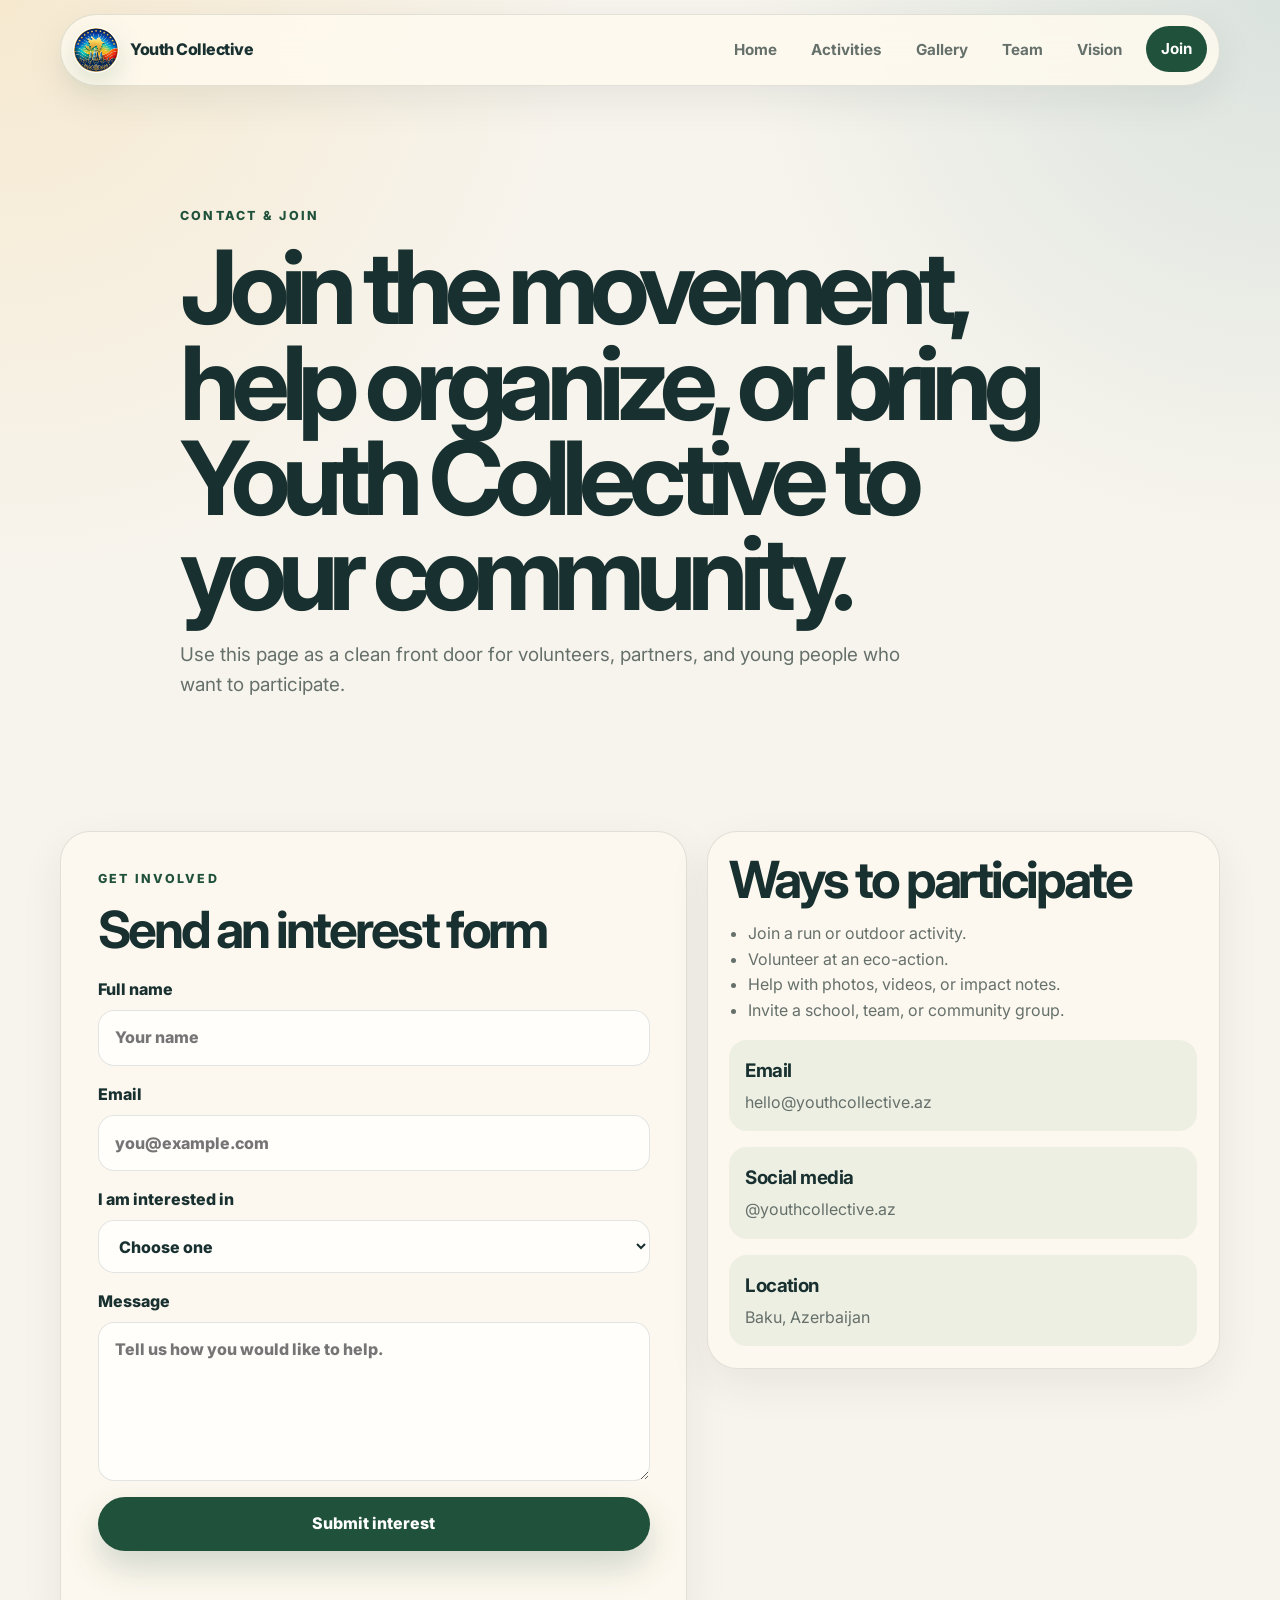
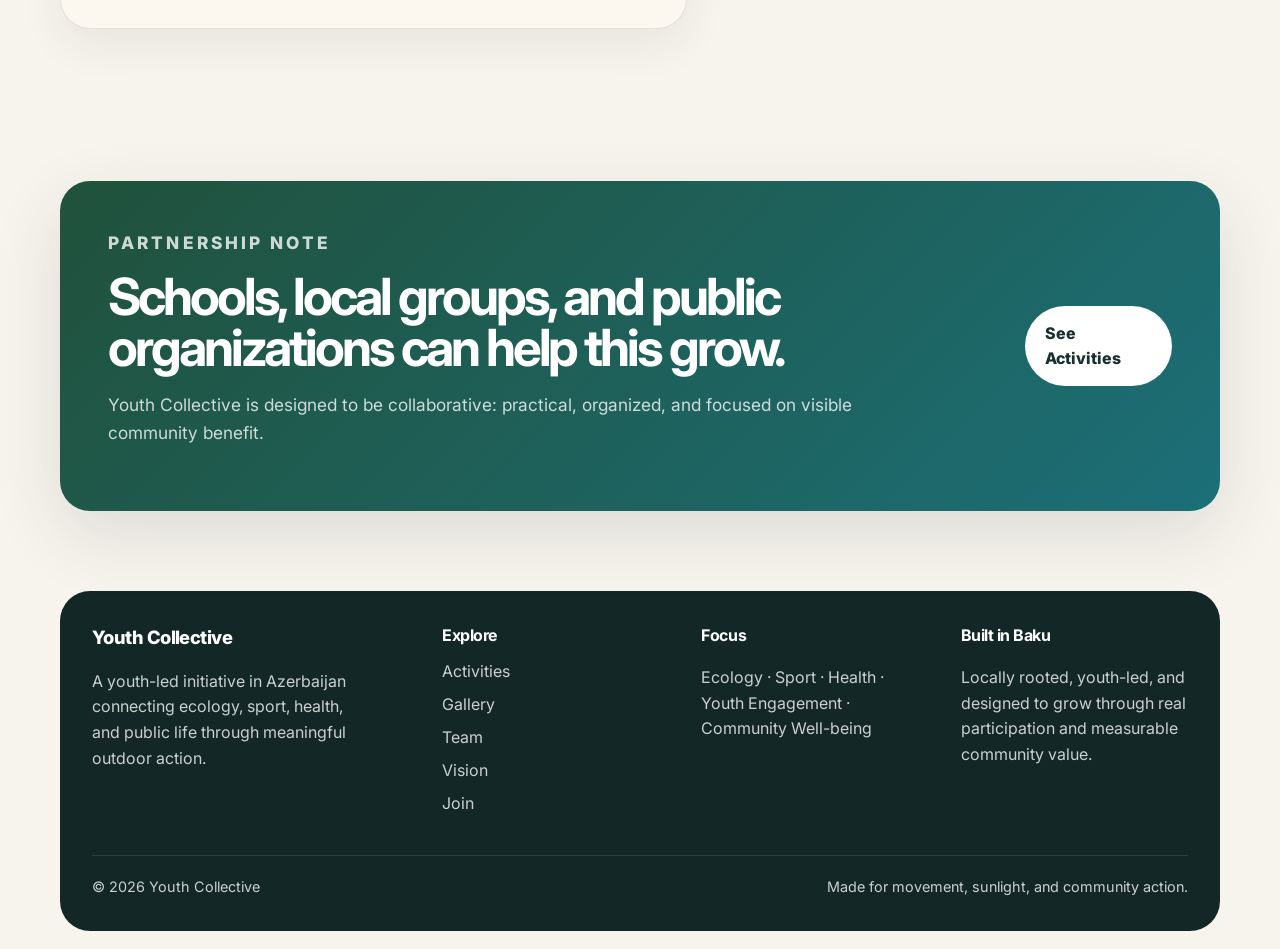
==== contact.html @ 3693910f "Initial commit: add Youth Collective website" ====
<!DOCTYPE html>
<html lang="en">
<head>

<meta charset="UTF-8" />
<meta name="viewport" content="width=device-width, initial-scale=1.0" />
<meta name="description" content="Youth Collective is a youth-led initiative in Azerbaijan focused on ecology, sport, health, outdoor activity, and community well-being." />
<link rel="icon" href="assets/logos/youth-collective-logo.png" type="image/png" />
<link rel="preconnect" href="https://fonts.googleapis.com" />
<link rel="preconnect" href="https://fonts.gstatic.com" crossorigin />
<link href="https://fonts.googleapis.com/css2?family=Inter:wght@400;500;600;700;800&display=swap" rel="stylesheet" />
<link rel="stylesheet" href="css/style.css" />

  <link rel="stylesheet" href="css/contact.css" />
  <title>Contact | Youth Collective</title>
</head>
<body>
  <a href="#main" class="skip-link">Skip to content</a>

<header class="site-header" data-header>
  <a class="brand" href="index.html" aria-label="Youth Collective home">
    <img class="brand-logo" src="assets/logos/youth-collective-logo.png" alt="" aria-hidden="true" />
    <span class="brand-text">Youth Collective</span>
  </a>
  <button class="nav-toggle" type="button" aria-label="Open navigation" aria-expanded="false" data-nav-toggle>
    <span></span><span></span><span></span>
  </button>
  <nav class="site-nav" data-site-nav aria-label="Main navigation">
    <a href="index.html">Home</a>
    <a href="events.html">Activities</a>
    <a href="gallery.html">Gallery</a>
    <a href="team.html">Team</a>
    <a href="future.html">Vision</a>
    <a class="nav-cta" href="contact.html">Join</a>
  </nav>
</header>

  <main id="main">

    <section class="page-hero section-shell reveal">
      <p class="eyebrow">Contact & join</p>
      <h1>Join the movement, help organize, or bring Youth Collective to your community.</h1>
      <p>Use this page as a clean front door for volunteers, partners, and young people who want to participate.</p>
    </section>

    <section class="section-shell contact-layout">
      <div class="contact-card reveal">
        <p class="eyebrow">Get involved</p>
        <h2>Send an interest form</h2>
        <form class="join-form" data-join-form novalidate>
          <label>Full name<input type="text" name="name" placeholder="Your name" required></label>
          <label>Email<input type="email" name="email" placeholder="you@example.com" required></label>
          <label>I am interested in
            <select name="interest" required>
              <option value="">Choose one</option>
              <option>Joining activities</option>
              <option>Helping organize events</option>
              <option>Eco-actions</option>
              <option>Sport / running</option>
              <option>Partnerships</option>
            </select>
          </label>
          <label>Message<textarea name="message" rows="5" placeholder="Tell us how you would like to help."></textarea></label>
          <button class="button primary" type="submit">Submit interest</button>
          <p class="form-status" data-form-status aria-live="polite"></p>
        </form>
      </div>
      <aside class="contact-info reveal delay-1">
        <div><h2>Ways to participate</h2><ul><li>Join a run or outdoor activity.</li><li>Volunteer at an eco-action.</li><li>Help with photos, videos, or impact notes.</li><li>Invite a school, team, or community group.</li></ul></div>
        <div class="info-box"><h3>Email</h3><p>hello@youthcollective.az</p></div>
        <div class="info-box"><h3>Social media</h3><p>@youthcollective.az</p></div>
        <div class="info-box"><h3>Location</h3><p>Baku, Azerbaijan</p></div>
      </aside>
    </section>

    <section class="join-panel section-shell reveal">
      <div><p class="eyebrow">Partnership note</p><h2>Schools, local groups, and public organizations can help this grow.</h2><p>Youth Collective is designed to be collaborative: practical, organized, and focused on visible community benefit.</p></div>
      <a class="button light" href="events.html">See Activities</a>
    </section>

  </main>

<footer class="site-footer">
  <div class="footer-grid">
    <div>
      <a class="footer-brand" href="index.html">Youth Collective</a>
      <p>A youth-led initiative in Azerbaijan connecting ecology, sport, health, and public life through meaningful outdoor action.</p>
    </div>
    <div>
      <h3>Explore</h3>
      <a href="events.html">Activities</a>
      <a href="gallery.html">Gallery</a>
      <a href="team.html">Team</a>
      <a href="future.html">Vision</a>
      <a href="contact.html">Join</a>
    </div>
    <div>
      <h3>Focus</h3>
      <p>Ecology · Sport · Health · Youth Engagement · Community Well-being</p>
    </div>
    <div>
      <h3>Built in Baku</h3>
      <p>Locally rooted, youth-led, and designed to grow through real participation and measurable community value.</p>
    </div>
  </div>
  <div class="footer-bottom">
    <span>© 2026 Youth Collective</span>
    <span>Made for movement, sunlight, and community action.</span>
  </div>
</footer>

  <script src="js/navigation.js"></script>
  <script src="js/animations.js"></script>
  <script src="js/main.js"></script>

</body>
</html>
---- css/style.css ----
:root {
  --bg: #f7f4ed;
  --paper: #fffaf0;
  --ink: #18302f;
  --muted: #65706b;
  --line: rgba(24, 48, 47, 0.12);
  --green: #3f7d58;
  --green-dark: #20513b;
  --sea: #1c6f78;
  --sun: #f2b84b;
  --white: #ffffff;
  --shadow: 0 24px 70px rgba(24, 48, 47, 0.12);
  --radius-lg: 30px;
  --radius-md: 20px;
  --max: 1160px;
}

* { box-sizing: border-box; }
html { scroll-behavior: smooth; }
body {
  margin: 0;
  font-family: "Inter", system-ui, -apple-system, BlinkMacSystemFont, "Segoe UI", sans-serif;
  color: var(--ink);
  background:
    radial-gradient(circle at top left, rgba(242, 184, 75, 0.18), transparent 36rem),
    radial-gradient(circle at top right, rgba(28, 111, 120, 0.13), transparent 34rem),
    var(--bg);
  line-height: 1.6;
}
img { display: block; max-width: 100%; }
a { color: inherit; text-decoration: none; }
button, input, select, textarea { font: inherit; }
.skip-link { position: absolute; left: -999px; top: 12px; z-index: 2000; background: var(--ink); color: var(--white); padding: .7rem 1rem; border-radius: 999px; }
.skip-link:focus { left: 12px; }

.site-header {
  position: sticky; top: 0; z-index: 1000;
  width: min(var(--max), calc(100% - 28px));
  margin: 14px auto 0; padding: .75rem;
  display: flex; align-items: center; justify-content: space-between; gap: 1rem;
  border: 1px solid var(--line); border-radius: 999px;
  background: rgba(255, 250, 240, .82);
  backdrop-filter: blur(18px);
  box-shadow: 0 14px 40px rgba(24, 48, 47, .08);
}
.site-header.is-scrolled { background: rgba(255, 250, 240, .96); }
.brand, .footer-brand { display: inline-flex; align-items: center; gap: .7rem; font-weight: 800; letter-spacing: -.03em; }
.brand-mark { display: grid; place-items: center; width: 42px; height: 42px; border-radius: 50%; background: linear-gradient(135deg, var(--green), var(--sea)); color: var(--white); font-size: .86rem; box-shadow: 0 10px 28px rgba(63,125,88,.25); }

.brand-logo {
  width: 46px;
  height: 46px;
  border-radius: 50%;
  object-fit: cover;
  flex: 0 0 auto;
  box-shadow: 0 10px 28px rgba(63,125,88,.18);
  border: 1px solid rgba(255,255,255,.75);
  background: var(--white);
}
.site-nav { display: flex; align-items: center; gap: .25rem; }
.site-nav a { padding: .65rem .95rem; border-radius: 999px; color: var(--muted); font-weight: 700; font-size: .95rem; transition: background .2s ease, color .2s ease, transform .2s ease; }
.site-nav a:hover, .site-nav a.active { background: rgba(63, 125, 88, .1); color: var(--green-dark); }
.site-nav .nav-cta { background: var(--ink); color: var(--white); margin-left: .25rem; }
.site-nav .nav-cta:hover, .site-nav .nav-cta.active { background: var(--green-dark); color: var(--white); transform: translateY(-1px); }
.nav-toggle { display: none; width: 44px; height: 44px; border: 0; border-radius: 50%; background: var(--ink); padding: 0; cursor: pointer; }
.nav-toggle span { display: block; width: 18px; height: 2px; margin: 4px auto; background: var(--white); border-radius: 2px; transition: transform .2s ease, opacity .2s ease; }
.nav-toggle.is-open span:nth-child(1) { transform: translateY(6px) rotate(45deg); }
.nav-toggle.is-open span:nth-child(2) { opacity: 0; }
.nav-toggle.is-open span:nth-child(3) { transform: translateY(-6px) rotate(-45deg); }

.section-shell { width: min(var(--max), calc(100% - 36px)); margin: 0 auto; }
.page-hero { padding: 7.5rem 0 4rem; max-width: 920px; }
.page-hero h1, .hero h1 { margin: 0; font-size: clamp(2.65rem, 8vw, 6.4rem); line-height: .93; letter-spacing: -.08em; }
.page-hero p:not(.eyebrow), .hero-text, .section-copy p, .section-heading p, .join-panel p { color: var(--muted); font-size: 1.08rem; }
.page-hero p:not(.eyebrow) { max-width: 720px; font-size: 1.18rem; }
.eyebrow { margin: 0 0 .9rem; color: var(--green-dark); font-size: .78rem; font-weight: 800; text-transform: uppercase; letter-spacing: .18em; }
h1, h2, h3, p { text-wrap: pretty; }
h2 { margin: 0; font-size: clamp(2rem, 4vw, 3.45rem); line-height: 1; letter-spacing: -.06em; }
h3 { margin: 0; letter-spacing: -.03em; }
.button { display: inline-flex; align-items: center; justify-content: center; min-height: 48px; padding: .85rem 1.18rem; border: 1px solid transparent; border-radius: 999px; font-weight: 800; cursor: pointer; transition: transform .2s ease, box-shadow .2s ease, background .2s ease; }
.button:hover { transform: translateY(-2px); }
.button.primary { color: var(--white); background: var(--green-dark); box-shadow: 0 16px 34px rgba(32,81,59,.2); }
.button.secondary { color: var(--ink); background: rgba(255,255,255,.65); border-color: var(--line); }
.button.light { color: var(--ink); background: var(--white); }
.section-heading { max-width: 760px; margin-bottom: 2rem; }
.center-action { display: flex; justify-content: center; margin-top: 2rem; }
.text-link { color: var(--green-dark); font-weight: 800; }

.join-panel { margin-top: 4.5rem; margin-bottom: 5rem; padding: clamp(1.5rem, 4vw, 3rem); border-radius: var(--radius-lg); background: linear-gradient(135deg, var(--green-dark), var(--sea)); color: var(--white); display: flex; align-items: center; justify-content: space-between; gap: 2rem; box-shadow: var(--shadow); }
.join-panel .eyebrow, .join-panel p { color: rgba(255,255,255,.78); }
.join-panel h2 { max-width: 800px; }

.site-footer { width: min(var(--max), calc(100% - 36px)); margin: 0 auto 18px; padding: 2rem; border-radius: var(--radius-lg); background: #132826; color: rgba(255,255,255,.78); }
.footer-grid { display: grid; grid-template-columns: 1.4fr repeat(3, 1fr); gap: 2rem; }
.footer-grid h3 { color: var(--white); margin-bottom: .65rem; font-size: 1rem; }
.footer-grid a:not(.footer-brand) { display: block; margin: .45rem 0; }
.footer-brand { color: var(--white); font-size: 1.15rem; }
.footer-bottom { display: flex; justify-content: space-between; gap: 1rem; margin-top: 2rem; padding-top: 1.2rem; border-top: 1px solid rgba(255,255,255,.1); font-size: .9rem; }

.reveal { opacity: 0; transform: translateY(22px); transition: opacity .7s ease, transform .7s ease; }
.reveal.is-visible { opacity: 1; transform: translateY(0); }
.delay-1 { transition-delay: .08s; } .delay-2 { transition-delay: .16s; } .delay-3 { transition-delay: .24s; }

@media (max-width: 860px) {
  .brand-text { display: none; }
  .nav-toggle { display: block; }
  .site-nav { position: fixed; left: 18px; right: 18px; top: 86px; padding: 1rem; display: grid; gap: .35rem; border: 1px solid var(--line); border-radius: 24px; background: rgba(255,250,240,.98); box-shadow: var(--shadow); transform: translateY(-16px); opacity: 0; pointer-events: none; transition: opacity .2s ease, transform .2s ease; }
  .site-nav.is-open { opacity: 1; pointer-events: auto; transform: translateY(0); }
  .site-nav a { padding: .85rem 1rem; }
  .site-nav .nav-cta { margin-left: 0; }
  .page-hero { padding-top: 5.5rem; }
  .join-panel, .footer-bottom { flex-direction: column; align-items: flex-start; }
  .footer-grid { grid-template-columns: 1fr 1fr; }
}
@media (max-width: 620px) {
  .section-shell, .site-footer { width: min(100% - 24px, var(--max)); }
  .site-header { width: min(100% - 20px, var(--max)); }
  .page-hero h1, .hero h1 { letter-spacing: -.065em; }
  .footer-grid { grid-template-columns: 1fr; }
}
---- css/contact.css ----
.contact-layout { padding: 3rem 0 5rem; display: grid; grid-template-columns: 1.1fr .9fr; gap: 1.2rem; align-items: start; }
.contact-card, .contact-info { border: 1px solid var(--line); border-radius: var(--radius-lg); background: rgba(255,250,240,.72); box-shadow: 0 16px 44px rgba(24,48,47,.07); }
.contact-card { padding: clamp(1.35rem,4vw,2.3rem); }
.join-form { display: grid; gap: 1rem; margin-top: 1.4rem; }
.join-form label { display: grid; gap: .45rem; color: var(--ink); font-weight: 800; }
.join-form input, .join-form select, .join-form textarea { width: 100%; border: 1px solid var(--line); border-radius: 16px; padding: .9rem 1rem; background: rgba(255,255,255,.76); color: var(--ink); outline: none; }
.join-form input:focus, .join-form select:focus, .join-form textarea:focus { border-color: rgba(63,125,88,.65); box-shadow: 0 0 0 4px rgba(63,125,88,.12); }
.form-status { min-height: 1.5rem; margin: 0; color: var(--green-dark); font-weight: 800; }
.contact-info { padding: 1.35rem; display: grid; gap: 1rem; }
.contact-info ul { margin: 1rem 0 0; padding-left: 1.2rem; color: var(--muted); }
.info-box { padding: 1rem; border-radius: 18px; background: rgba(63,125,88,.08); }
.info-box p { margin: .25rem 0 0; color: var(--muted); }
@media(max-width:860px){.contact-layout{grid-template-columns:1fr}}
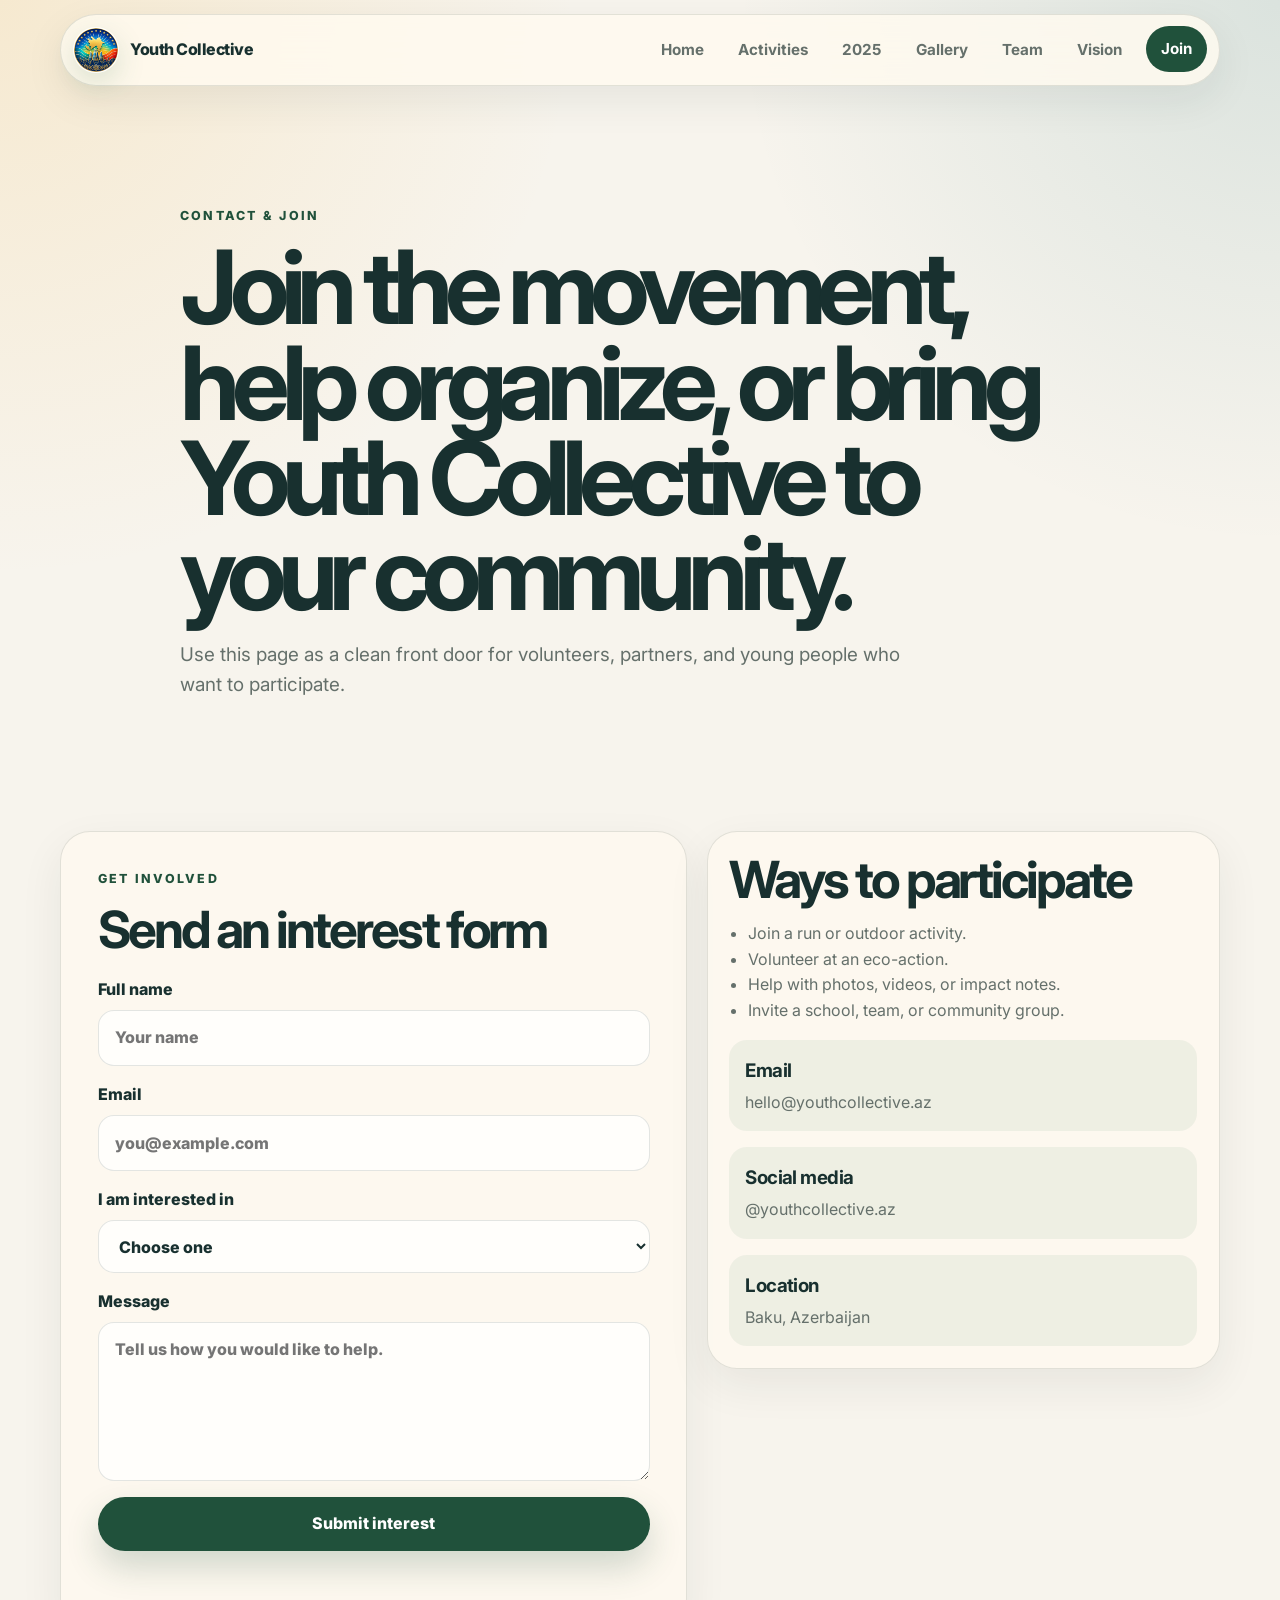
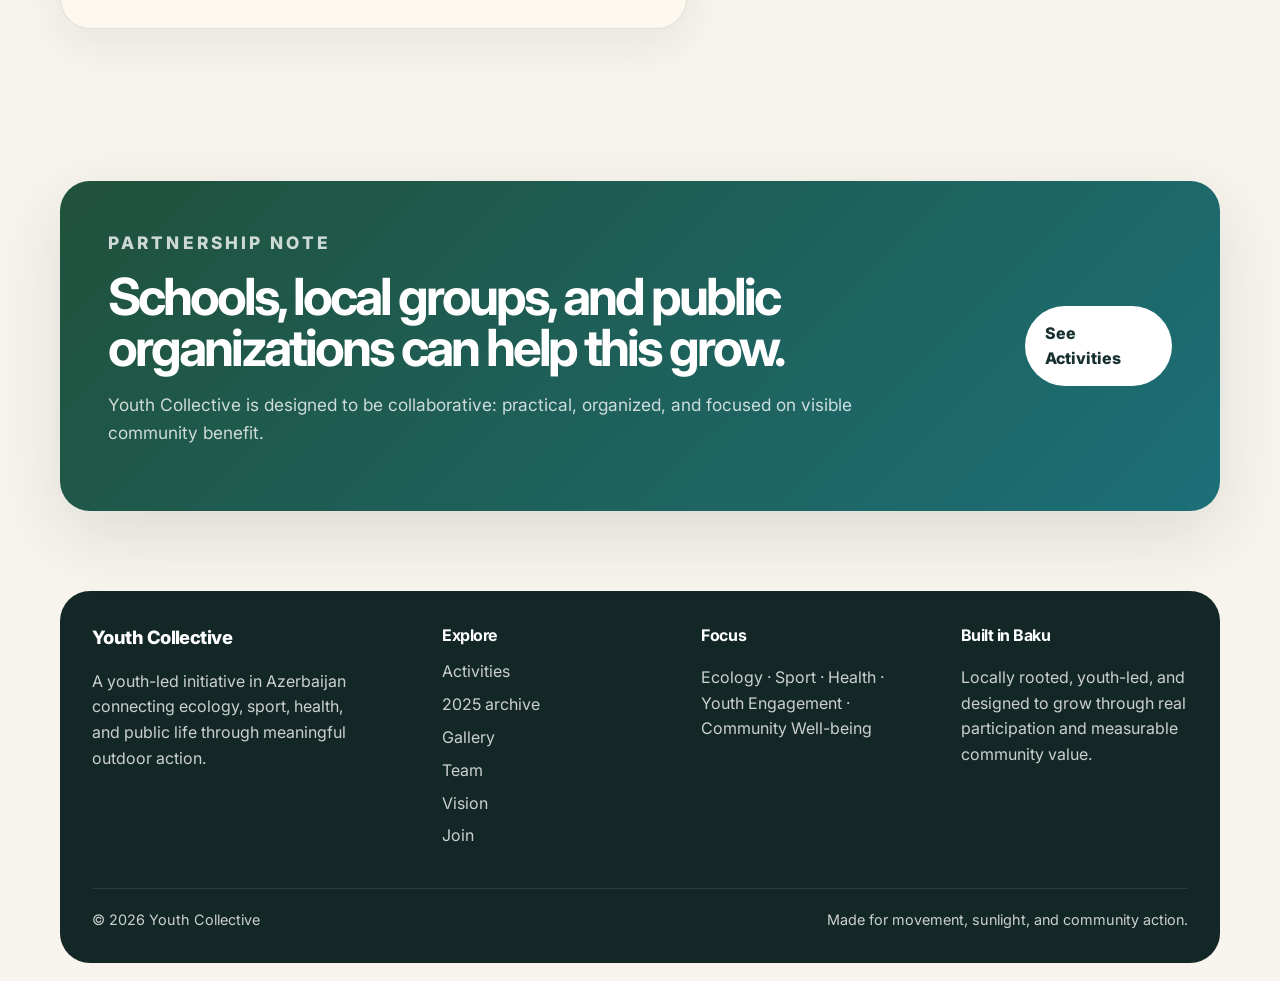
==== commit 8303c03f: "." ====
--- a/contact.html
+++ b/contact.html
@@ -28,6 +28,7 @@
   <nav class="site-nav" data-site-nav aria-label="Main navigation">
     <a href="index.html">Home</a>
     <a href="events.html">Activities</a>
+    <a href="activities-2025.html">2025</a>
     <a href="gallery.html">Gallery</a>
     <a href="team.html">Team</a>
     <a href="future.html">Vision</a>
@@ -89,6 +90,7 @@
     <div>
       <h3>Explore</h3>
       <a href="events.html">Activities</a>
+      <a href="activities-2025.html">2025 archive</a>
       <a href="gallery.html">Gallery</a>
       <a href="team.html">Team</a>
       <a href="future.html">Vision</a>
